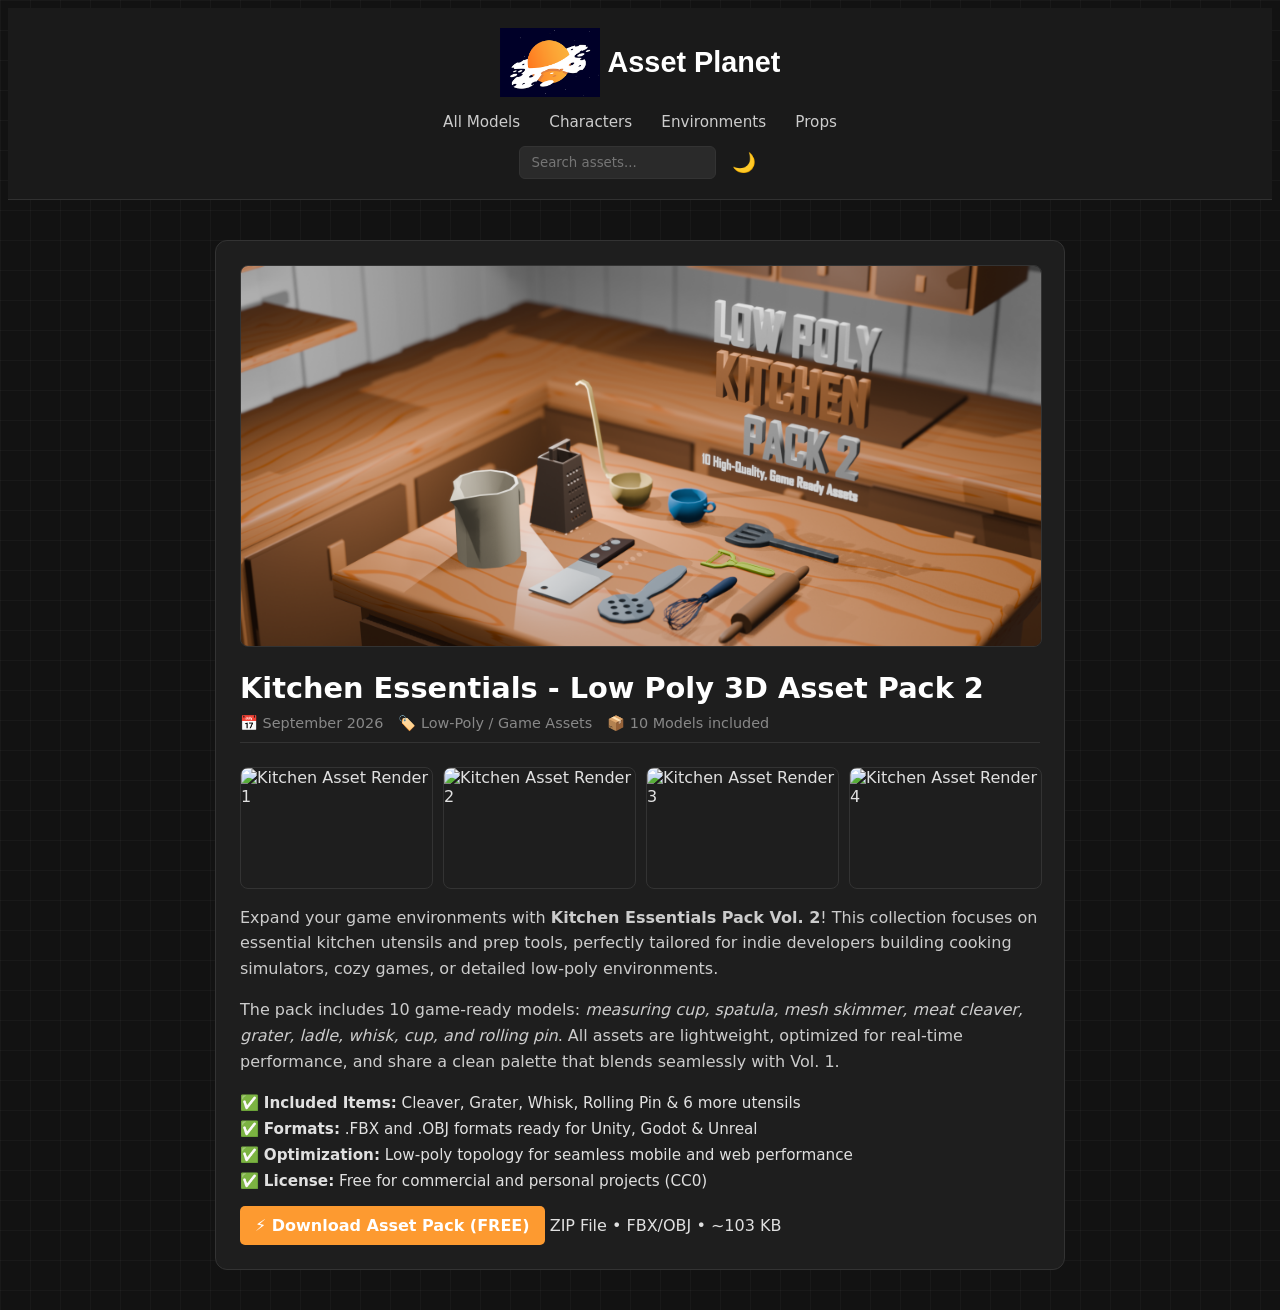
==== kitchenpack2.html @ b4efe1d9 "Add files via upload" ====
<!DOCTYPE html>
<html lang="tr">
<head>
    <meta charset="UTF-8">
    <meta name="viewport" content="width=device-width, initial-scale=1.0">
    <title>Asset Planet</title>
    <link rel="stylesheet" href="style.css">
</head>
<body>

    <header>
        <a href="index.html" class="logo-link">
        <div class="logo">
            <img src="img/logo.png" alt="Asset World Logo" class="logo-resize"> Asset Planet
        </div>
    </a>
    
    <nav class="nav-links">
        <a href="#all">All Models</a>
        <a href="#characters">Characters</a>
        <a href="#environments">Environments</a>
        <a href="#props">Props</a>
        
    </nav>

    <div class="header-actions">
        <input type="text" placeholder="Search assets..." class="search-input">
        <button class="theme-toggle" id="themeBtn">🌙</button>
    </div>
    </header>

    <section class="blog-section">
    <div class="blog-container">

         <!-- En Üst Kapak (Cover) Görseli -->
        <div class="blog-cover">
            <img src="img/KitchenPack2/Cover.png" alt="Kitchen Assets Cover" class="cover-img">
        </div>

        <!-- Blog Başlığı ve Bilgi Satırı -->
        <h2 class="blog-title">Kitchen Essentials - Low Poly 3D Asset Pack 2</h2>
        <div class="blog-meta">
            <span>📅 September 2026</span>
            <span>🏷️ Low-Poly / Game Assets</span>
            <span>📦 10 Models included</span>
        </div>

        <!-- Ana Metin / Açıklama -->
        <div class="blog-content">

            <div class="blog-screenshots">
            <img src="img/KitchenPack2/ScreenShot1.png" alt="Kitchen Asset Render 1" class="screenshot-img">
            <img src="img/KitchenPack2/ScreenShot2.png" alt="Kitchen Asset Render 2" class="screenshot-img">
            <img src="img/KitchenPack2/ScreenShot3.png" alt="Kitchen Asset Render 3" class="screenshot-img">
            <img src="img/KitchenPack2/ScreenShot4.png" alt="Kitchen Asset Render 4" class="screenshot-img">
        </div>
    
        <!-- Ana Metin / Açıklama -->
<div class="blog-content">
    <p>
        Expand your game environments with <strong>Kitchen Essentials Pack Vol. 2</strong>! This collection focuses on essential kitchen utensils and prep tools, perfectly tailored for indie developers building cooking simulators, cozy games, or detailed low-poly environments.
    </p>
    <p>
        The pack includes 10 game-ready models: <em>measuring cup, spatula, mesh skimmer, meat cleaver, grater, ladle, whisk, cup, and rolling pin</em>. All assets are lightweight, optimized for real-time performance, and share a clean palette that blends seamlessly with Vol. 1.
    </p>
</div>

<!-- Vurgulanan Özellikler Listesi -->
<ul class="asset-highlights">
    <li>✅ <strong>Included Items:</strong> Cleaver, Grater, Whisk, Rolling Pin & 6 more utensils</li>
    <li>✅ <strong>Formats:</strong> .FBX and .OBJ formats ready for Unity, Godot & Unreal</li>
    <li>✅ <strong>Optimization:</strong> Low-poly topology for seamless mobile and web performance</li>
    <li>✅ <strong>License:</strong> Free for commercial and personal projects (CC0)</li>
</ul>
    </div>

    <div class="blog-download-wrapper">
            <a href="downloads/Kitchen Pack1.rar" class="download-btn" download>
                <span class="btn-icon">⚡</span>
                <span class="btn-text">Download Asset Pack (FREE)</span>
            </a>
            <span class="file-info">ZIP File • FBX/OBJ • ~103 KB</span>
        </div>
</section>

</body>
</html>
---- style.css ----
/* Header Tasarım Stili (Ortalanmış Yapı) */
header {
    display: flex;
    flex-direction: column; /* Elemanları alt alta hizalamak istersen */
    align-items: center;    /* Yatayda tam ortalar */
    justify-content: center;
    gap: 15px;              /* Elemanlar arasındaki boşluk */
    padding: 20px 40px;
    color: white;

    background-color: #121212; /* Arka plan ile birebir aynı */
    border-bottom: 1px solid rgba(255, 255, 255, 0.1); /* İnce şeffaf çizgi */
    box-shadow: none; /* Ağır gölgeyi kaldırıyoruz */
}

.logo {
    font-size: 1.8rem;
    font-weight: bold;
    display: flex;
    align-items: center;
    gap: 8px;
    color: #ffffff;
    font-family: 'Franklin Gothic Medium', 'Arial Narrow', Arial, sans-serif;
}

.logo-resize{
   height: auto;
   width: 100px;
}

.nav-links a {
    color: #ccc;
    text-decoration: none;
    margin: 0 12px;
    font-size: 0.95rem;
    transition: color 0.2s;
}

.nav-links a:hover {
    color: #007bff;
}

.header-actions {
    display: flex;
    align-items: center;
    gap: 10px;
}

.search-input {
    padding: 8px 12px;
    border-radius: 6px;
    border: 1px solid #333;
    background-color: #2a2a2a;
    color: white;
    outline: none;
}

.theme-toggle {
    background: none;
    border: none;
    cursor: pointer;
    font-size: 1.2rem;
}

body {
    background-color: #121212;
    /* İnce, şeffaf ızgara deseni */
    background-image: 
        linear-gradient(rgba(255, 255, 255, 0.03) 1px, transparent 1px),
        linear-gradient(90deg, rgba(255, 255, 255, 0.03) 1px, transparent 1px);
    background-size: 30px 30px; /* Izgara kare boyutu */
}

* {
    font-family: 'Inter', system-ui, -apple-system, sans-serif;
}

.blog-section {
    max-width: 800px;
    margin: 40px auto;
    padding: 24px;
    background-color: #1e1e1e; /* Koyu tema zemin */
    border-radius: 12px;
    border: 1px solid #333;
    color: #e0e0e0;
    font-family: Arial, sans-serif;
}

.blog-title {
    font-size: 1.8rem;
    margin-bottom: 10px;
    color: #ffffff;
}

.blog-meta {
    font-size: 0.9rem;
    color: #888888;
    display: flex;
    gap: 15px;
    margin-bottom: 20px;
    border-bottom: 1px solid #333;
    padding-bottom: 10px;
}

.blog-content p {
    line-height: 1.6;
    margin-bottom: 15px;
    font-size: 1rem;
    color: #cccccc;
}

.asset-highlights {
    list-style: none;
    padding: 0;
    margin-top: 20px;
}

.asset-highlights li {
    margin-bottom: 8px;
    font-size: 0.95rem;
}

.blog-screenshots {
    display: grid;
    grid-template-columns: repeat(auto-fit, minmax(160px, 1fr));
    gap: 12px;
    margin-top: 24px;
}

.screenshot-img {
    width: 100%;
    height: 120px;
    object-fit: cover;
    border-radius: 8px;
    border: 1px solid #333;
    cursor: pointer;
    transition: transform 0.2s ease, border-color 0.2s ease;
}

.screenshot-img:hover {
    transform: scale(1.04);
    border-color: #555;
}

.blog-cover {
    width: 100%;
    max-height: 380px;
    overflow: hidden;
    border-radius: 8px;
    margin-bottom: 20px;
    border: 1px solid #333;
}

.cover-img {
    width: 100%;
    height: 100%;
    object-fit: cover;
    display: block;
}

.logo-link {
    text-decoration: none; /* Alt çizgiyi kaldırır */
    color: inherit;        /* Mevcut yazı rengini korur */
    display: inline-block;
}

.logo-link:hover {
    opacity: 0.9;          /* Tıklanabilir olduğunu hissettiren hafif saydamlaşma efekti */
}

 header {
            background-color: #1a1a1a;
            color: white;
            text-align: center;
            padding: 20px 0;
        }

        /* Modellerin listeleneceği alan */
        .model-gallery {
            display: grid;
            grid-template-columns: repeat(3, minmax(250px, 1fr));
            gap: 20px;
            padding: 30px;
            max-width: 1200px;
            margin: 0 auto;
        }

        /* Her bir model kartı */
        .model-card {
            background-color: #353535;
            border-radius: 8px;
            overflow: hidden;
            box-shadow: 0 4px 8px rgba(0, 0, 0, 0.1);
            display: flex;
            flex-direction: column;
            justify-content: space-between;
            transition: transform 0.2s ease-in-out;
        }

        .model-card:hover {
            transform: translateY(-5px);
        }

        /* Model görseli (Thumbnail) */
        .model-card img {
            width: 100%;
            object-fit: cover;
            background-color: #e0e0e0;
        }

        /* Kart içerik alanı */
        .model-info {
            padding: 15px;
            text-align: center;
            background-color: #353535;
        }

        .model-info h3 {
            margin: 0 0 10px 0;
            font-size: 1.1rem;
            color: #ffffff;
        }

        /* İndirme butonu */
        .download-btn {
            display: inline-block;
            background-color: #FD9A30;
            color: white;
            text-decoration: none;
            padding: 10px 15px;
            border-radius: 5px;
            font-weight: bold;
            transition: background-color 0.2s ease;
        }

        .download-btn:hover {
            background-color: #ca7b26;
        }
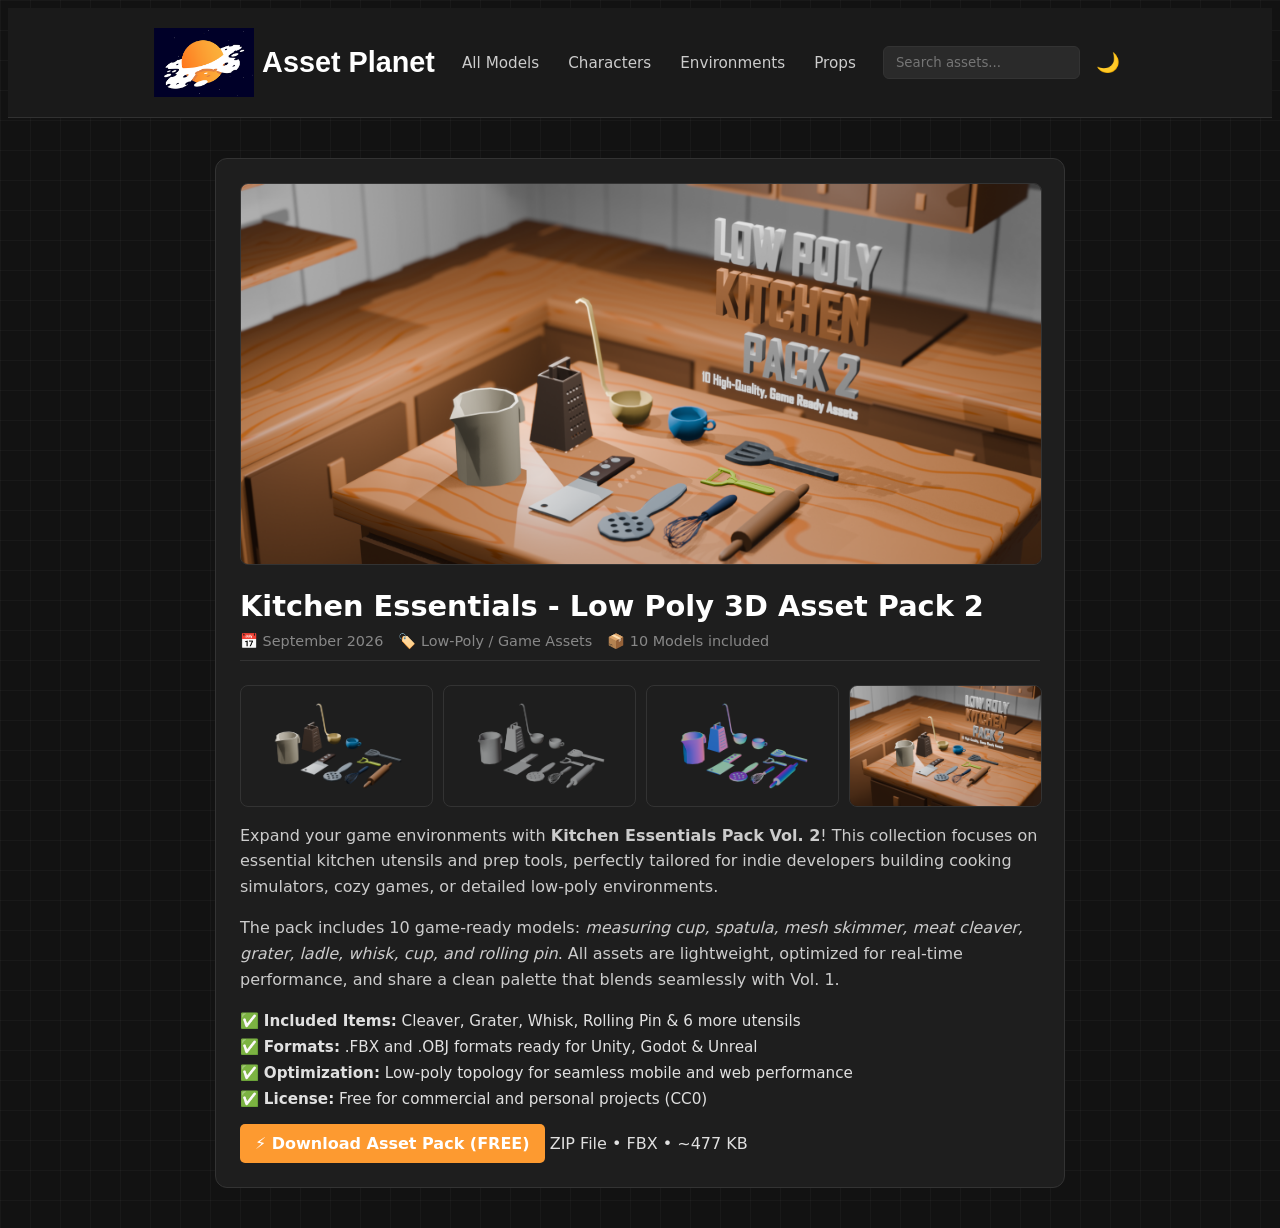
==== commit 4a50073e: "Add files via upload" ====
--- a/kitchenpack2.html
+++ b/kitchenpack2.html
@@ -49,10 +49,10 @@
         <div class="blog-content">
 
             <div class="blog-screenshots">
-            <img src="img/KitchenPack2/ScreenShot1.png" alt="Kitchen Asset Render 1" class="screenshot-img">
-            <img src="img/KitchenPack2/ScreenShot2.png" alt="Kitchen Asset Render 2" class="screenshot-img">
-            <img src="img/KitchenPack2/ScreenShot3.png" alt="Kitchen Asset Render 3" class="screenshot-img">
-            <img src="img/KitchenPack2/ScreenShot4.png" alt="Kitchen Asset Render 4" class="screenshot-img">
+            <img src="img/KitchenPack2/KitchenAsset1.png" alt="Kitchen Asset Render 1" class="screenshot-img">
+            <img src="img/KitchenPack2/KitchenAsset2.png" alt="Kitchen Asset Render 2" class="screenshot-img">
+            <img src="img/KitchenPack2/KitchenAsset3.png" alt="Kitchen Asset Render 3" class="screenshot-img">
+            <img src="img/KitchenPack2/KitchenAsset4.png" alt="Kitchen Asset Render 4" class="screenshot-img">
         </div>
     
         <!-- Ana Metin / Açıklama -->
@@ -75,11 +75,11 @@
     </div>
 
     <div class="blog-download-wrapper">
-            <a href="downloads/Kitchen Pack1.rar" class="download-btn" download>
+            <a href="downloads/Kitchen Pack2.zip" class="download-btn" download>
                 <span class="btn-icon">⚡</span>
                 <span class="btn-text">Download Asset Pack (FREE)</span>
             </a>
-            <span class="file-info">ZIP File • FBX/OBJ • ~103 KB</span>
+            <span class="file-info">ZIP File • FBX • ~477 KB</span>
         </div>
 </section>
 
--- a/style.css
+++ b/style.css
@@ -1,7 +1,6 @@
 /* Header Tasarım Stili (Ortalanmış Yapı) */
 header {
     display: flex;
-    flex-direction: column; /* Elemanları alt alta hizalamak istersen */
     align-items: center;    /* Yatayda tam ortalar */
     justify-content: center;
     gap: 15px;              /* Elemanlar arasındaki boşluk */
@@ -216,9 +215,17 @@
         }
 
         .model-info h3 {
+            margin: 0 0 5px 0;
+            font-size: 1.0rem;
+            color: #ffffff;
+            font-weight: 700;
+        }
+
+        .model-info h4 {
             margin: 0 0 10px 0;
-            font-size: 1.1rem;
-            color: #ffffff;
+            font-size: 1.0rem;
+            color: #b3b3b3;
+            font-weight: 400;
         }
 
         /* İndirme butonu */
@@ -235,4 +242,109 @@
 
         .download-btn:hover {
             background-color: #ca7b26;
-        }+        }
+
+        .hero-section {
+  display: flex;
+  align-items: center;
+  justify-content: space-between;
+  padding: 60px 5%;
+  background: linear-gradient(135deg, #181818 0%, #222222 100%);
+  border-bottom: 1px solid #2a2a2a;
+}
+
+.hero-content {
+  max-width: 550px;
+}
+
+.hero-tag {
+  color: #ff9800;
+  font-size: 0.85rem;
+  font-weight: 700;
+  letter-spacing: 1px;
+}
+
+.hero-content h1 {
+  font-size: 2.5rem;
+  margin: 12px 0;
+  color: #fff;
+  line-height: 1.2;
+}
+
+.hero-content p {
+  color: #aaa;
+  font-size: 1.05rem;
+  margin-bottom: 24px;
+}
+
+.hero-media img {
+  width: 100%;
+  max-width: 480px;
+  border-radius: 12px;
+  box-shadow: 0 20px 40px rgba(0,0,0,0.5);
+}
+
+.container {
+  max-width: 1250px; /* Sitenin içeriğinin yayılacağı maks genişlik */
+  margin: 0 auto;    /* Sağdan ve soldan eşit uzaklıkta tam ortalar */
+  padding: 0 24px;   /* Ekran küçüldüğünde kenarlara yapışmaması için */
+}
+
+/* Arka plan ekranın tamamını kaplar */
+.hero-section {
+  background-color: #181818;
+  border-bottom: 1px solid #2a2a2a;
+  padding: 40px 0; /* Üst-alt boşluk */
+  height: 300px;
+}
+
+/* İçerik container sayesinde kartlarla tam aynı çizgide durur */
+.hero-inner {
+  display: flex;
+  align-items: center;
+  gap: 30px;
+}
+
+/* Buton Kapsayıcısı */
+.hero-buttons {
+  display: flex;
+  gap: 16px;
+  align-items: center;
+  margin-top: 24px;
+}
+
+/* Ortak Buton Stili */
+.btn-primary,
+.btn-secondary {
+  display: inline-block;
+  padding: 12px 24px;
+  border-radius: 8px;
+  font-weight: 600;
+  font-size: 0.95rem;
+  text-decoration: none;
+  transition: all 0.2s ease-in-out;
+}
+
+/* Ana Buton (Explore Assets) */
+.btn-primary {
+  background-color: #ff9800; /* Vurgu rengi */
+  color: #121212;
+}
+
+.btn-primary:hover {
+  background-color: #e68a00;
+  transform: translateY(-2px);
+}
+
+/* İkincil Buton (Watch Timelapses) */
+.btn-secondary {
+  background-color: transparent;
+  color: #ffffff;
+  border: 1px solid #333333;
+}
+
+.btn-secondary:hover {
+  background-color: #222222;
+  border-color: #555555;
+  transform: translateY(-2px);
+}
